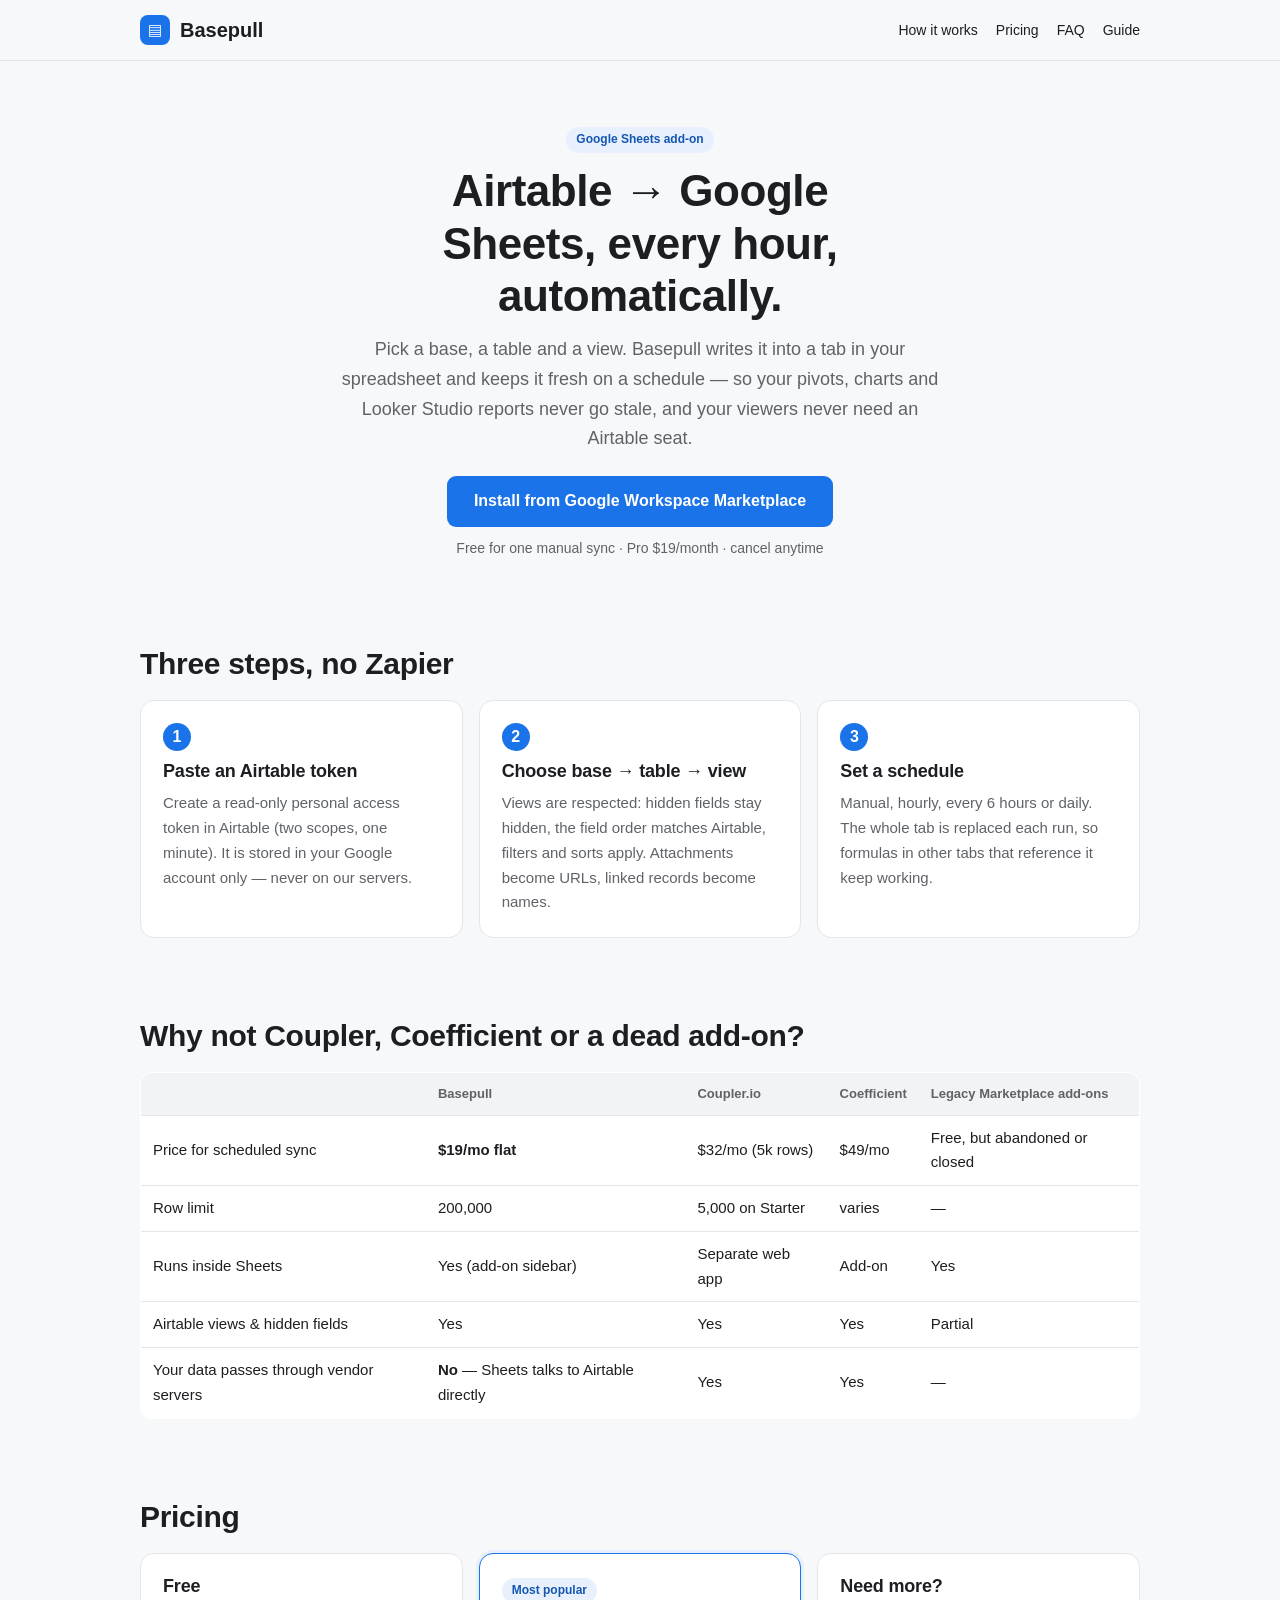
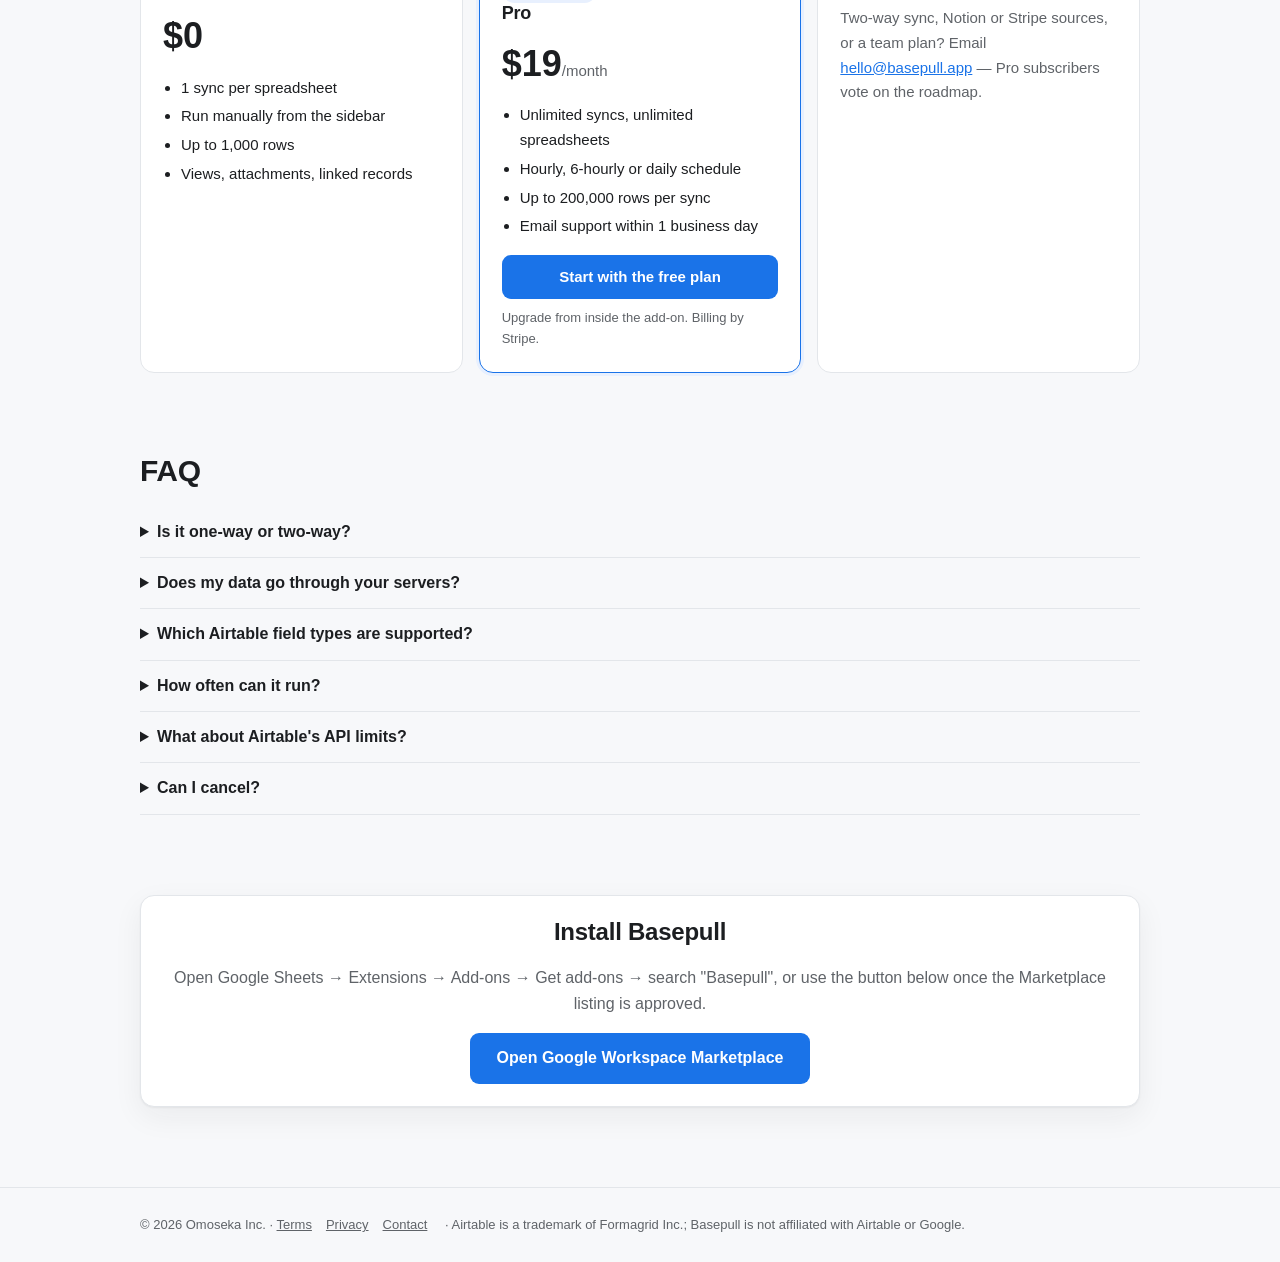
==== index.html @ 1b7c4e72 "Add files via upload" ====
<!doctype html>
<html lang="en">
<head>
<meta charset="utf-8">
<meta name="viewport" content="width=device-width,initial-scale=1">
<title>Basepull — Airtable to Google Sheets sync add-on (hourly, automatic, $19/mo)</title>
<meta name="description" content="Sync Airtable tables and views into Google Sheets automatically. A Google Sheets add-on that runs hourly or daily, keeps your Sheets copy fresh, and costs $19/month instead of $32–49 for Coupler or Coefficient. Free plan included.">
<meta property="og:title" content="Basepull — Airtable → Google Sheets, on a schedule">
<meta property="og:description" content="Pull any Airtable table or view into Google Sheets every hour. No Zapier, no Airtable seats for viewers.">
<link rel="icon" href="favicon.svg" type="image/svg+xml">
<link rel="stylesheet" href="style.css">
<script type="application/ld+json">{"@context":"https://schema.org","@type":"SoftwareApplication","name":"Basepull","applicationCategory":"BusinessApplication","operatingSystem":"Web (Google Sheets add-on)","offers":[{"@type":"Offer","price":"0","priceCurrency":"USD","name":"Free"},{"@type":"Offer","price":"19","priceCurrency":"USD","name":"Pro monthly"}],"description":"Scheduled one-way sync from Airtable to Google Sheets."}</script>
</head>
<body>
<header class="top"><div class="wrap">
  <a class="brand" href="./"><span class="mark">▤</span>Basepull</a>
  <nav><a href="#how">How it works</a><a href="#pricing">Pricing</a><a href="#faq">FAQ</a><a href="airtable-to-google-sheets.html">Guide</a></nav>
</div></header>

<main class="wrap">
  <section class="hero">
    <span class="badge">Google Sheets add-on</span>
    <h1>Airtable → Google Sheets, every hour, automatically.</h1>
    <p class="lead">Pick a base, a table and a view. Basepull writes it into a tab in your spreadsheet and keeps it fresh on a schedule — so your pivots, charts and Looker Studio reports never go stale, and your viewers never need an Airtable seat.</p>
    <a class="btn primary big" id="installBtn" href="#install">Install from Google Workspace Marketplace</a>
    <p style="color:var(--muted);font-size:14px;margin-top:10px">Free for one manual sync · Pro $19/month · cancel anytime</p>
  </section>

  <section class="block" id="how">
    <h2>Three steps, no Zapier</h2>
    <div class="steps">
      <div class="card"><h3>Paste an Airtable token</h3><p>Create a read-only personal access token in Airtable (two scopes, one minute). It is stored in your Google account only — never on our servers.</p></div>
      <div class="card"><h3>Choose base → table → view</h3><p>Views are respected: hidden fields stay hidden, the field order matches Airtable, filters and sorts apply. Attachments become URLs, linked records become names.</p></div>
      <div class="card"><h3>Set a schedule</h3><p>Manual, hourly, every 6 hours or daily. The whole tab is replaced each run, so formulas in other tabs that reference it keep working.</p></div>
    </div>
  </section>

  <section class="block">
    <h2>Why not Coupler, Coefficient or a dead add-on?</h2>
    <div class="tablewrap"><table class="compare">
      <tr><th></th><th>Basepull</th><th>Coupler.io</th><th>Coefficient</th><th>Legacy Marketplace add-ons</th></tr>
      <tr><td>Price for scheduled sync</td><td><b>$19/mo flat</b></td><td>$32/mo (5k rows)</td><td>$49/mo</td><td>Free, but abandoned or closed</td></tr>
      <tr><td>Row limit</td><td>200,000</td><td>5,000 on Starter</td><td>varies</td><td>—</td></tr>
      <tr><td>Runs inside Sheets</td><td>Yes (add-on sidebar)</td><td>Separate web app</td><td>Add-on</td><td>Yes</td></tr>
      <tr><td>Airtable views &amp; hidden fields</td><td>Yes</td><td>Yes</td><td>Yes</td><td>Partial</td></tr>
      <tr><td>Your data passes through vendor servers</td><td><b>No</b> — Sheets talks to Airtable directly</td><td>Yes</td><td>Yes</td><td>—</td></tr>
    </table></div>
  </section>

  <section class="block" id="pricing">
    <h2>Pricing</h2>
    <div class="grid3">
      <div class="card price"><h3>Free</h3><div class="amt">$0</div>
        <ul><li>1 sync per spreadsheet</li><li>Run manually from the sidebar</li><li>Up to 1,000 rows</li><li>Views, attachments, linked records</li></ul></div>
      <div class="card price hot"><span class="badge">Most popular</span><h3>Pro</h3><div class="amt">$19<small>/month</small></div>
        <ul><li>Unlimited syncs, unlimited spreadsheets</li><li>Hourly, 6-hourly or daily schedule</li><li>Up to 200,000 rows per sync</li><li>Email support within 1 business day</li></ul>
        <a class="btn primary" href="#install" style="width:100%">Start with the free plan</a>
        <p style="font-size:13px;color:var(--muted);margin:8px 0 0">Upgrade from inside the add-on. Billing by Stripe.</p></div>
      <div class="card"><h3>Need more?</h3><p>Two-way sync, Notion or Stripe sources, or a team plan? Email <a href="mailto:hello@basepull.app">hello@basepull.app</a> — Pro subscribers vote on the roadmap.</p></div>
    </div>
  </section>

  <section class="block faq" id="faq">
    <h2>FAQ</h2>
    <details><summary>Is it one-way or two-way?</summary><p>One-way, Airtable → Sheets. The Sheets tab is a read-only mirror that is replaced on every run. Edit in Airtable; analyse in Sheets.</p></details>
    <details><summary>Does my data go through your servers?</summary><p>No. The add-on runs as Google Apps Script inside your Google account and calls the Airtable API directly. The only thing our server ever sees is your email address, to check whether you are a Pro subscriber.</p></details>
    <details><summary>Which Airtable field types are supported?</summary><p>All of them. Text, numbers, dates and checkboxes come through as-is. Multiple selects, linked records, lookups and collaborators are joined with commas; attachments become their URLs; formula errors show as <code>#ERROR</code>.</p></details>
    <details><summary>How often can it run?</summary><p>Google limits add-on schedules to once per hour. Basepull offers hourly, every 6 hours and daily on Pro. Free runs whenever you click "Run now".</p></details>
    <details><summary>What about Airtable's API limits?</summary><p>Airtable allows 5 requests per second per base and 100 records per request. A 50,000-row table syncs in about 2 minutes. Basepull backs off automatically if Airtable rate-limits.</p></details>
    <details><summary>Can I cancel?</summary><p>Yes, any time from "Manage subscription" in the sidebar. You keep Pro until the end of the billing period. Refunds within 14 days, no questions asked.</p></details>
  </section>

  <section class="block" id="install">
    <div class="panel" style="text-align:center">
      <h2 style="font-size:24px">Install Basepull</h2>
      <p style="color:var(--muted)">Open Google Sheets → Extensions → Add-ons → Get add-ons → search "Basepull", or use the button below once the Marketplace listing is approved.</p>
      <a class="btn primary big" id="installBtn2" href="https://workspace.google.com/marketplace/search/basepull" target="_blank" rel="noopener">Open Google Workspace Marketplace</a>
    </div>
  </section>
</main>

<footer><div class="wrap">© 2026 Omoseka Inc. · <a href="terms.html">Terms</a><a href="privacy.html">Privacy</a><a href="mailto:hello@basepull.app">Contact</a> · Airtable is a trademark of Formagrid Inc.; Basepull is not affiliated with Airtable or Google.</div></footer>
</body>
</html>
---- style.css ----
:root{--bg:#f7f8fa;--paper:#fff;--ink:#1c1e21;--muted:#5f6368;--line:#e3e6ea;--accent:#1a73e8;--accent-2:#1557b0;--accent-soft:#e8f0fe;--good:#1e7e4a;--good-soft:#e6f4ea;--warn:#8a5a10;--warn-soft:#fbf1dc;--shadow:0 1px 2px rgba(0,0,0,.05),0 10px 30px rgba(28,30,33,.06)}
*{box-sizing:border-box}
body{margin:0;background:var(--bg);color:var(--ink);font-family:Inter,"Helvetica Neue",Helvetica,Arial,system-ui,sans-serif;font-size:16px;line-height:1.65}
a{color:var(--accent)}
h1,h2,h3{line-height:1.2;margin:0 0 .5em;letter-spacing:-.01em}
.wrap{max-width:1040px;margin:0 auto;padding:0 20px}
header.top{border-bottom:1px solid var(--line);background:rgba(247,248,250,.92);backdrop-filter:blur(8px);position:sticky;top:0;z-index:5}
header.top .wrap{display:flex;align-items:center;justify-content:space-between;height:60px}
.brand{display:flex;align-items:center;gap:10px;font-weight:700;font-size:20px;text-decoration:none;color:var(--ink)}
.brand .mark{width:30px;height:30px;border-radius:8px;background:var(--accent);color:#fff;display:grid;place-items:center;font-size:15px}
nav a{margin-left:18px;color:var(--ink);text-decoration:none;font-size:14px}
.btn{display:inline-flex;align-items:center;justify-content:center;gap:8px;border:1px solid transparent;border-radius:9px;padding:11px 20px;font-size:15px;font-weight:600;cursor:pointer;text-decoration:none;font-family:inherit;line-height:1.3;transition:.15s}
.btn.primary{background:var(--accent);color:#fff}.btn.primary:hover{background:var(--accent-2)}
.btn.ghost{background:transparent;border-color:var(--line);color:var(--ink)}.btn.ghost:hover{background:#fff}
.btn.big{padding:14px 26px;font-size:16px}
.badge{display:inline-flex;border-radius:999px;padding:3px 10px;font-size:12px;font-weight:600;background:var(--accent-soft);color:var(--accent-2)}
.hero{padding:64px 0 32px;text-align:center}
.hero h1{font-size:44px;max-width:20ch;margin:12px auto}
.hero p.lead{font-size:18px;color:var(--muted);max-width:60ch;margin:0 auto 22px}
@media(max-width:640px){.hero h1{font-size:30px}}
.panel{background:var(--paper);border:1px solid var(--line);border-radius:14px;box-shadow:var(--shadow);padding:22px}
section.block{padding:40px 0}
section.block h2{font-size:30px;margin-bottom:18px}
.grid3{display:grid;grid-template-columns:repeat(3,1fr);gap:16px}
@media(max-width:860px){.grid3{grid-template-columns:1fr}}
.card{background:var(--paper);border:1px solid var(--line);border-radius:14px;padding:22px}
.card h3{font-size:18px}.card p{color:var(--muted);font-size:15px;margin:0}
.price .amt{font-size:36px;font-weight:700}.price .amt small{font-size:15px;color:var(--muted);font-weight:400}
.price ul{padding-left:1.2em;margin:10px 0 16px;font-size:15px}.price li{margin-bottom:4px}
.price.hot{border-color:var(--accent);box-shadow:0 0 0 3px var(--accent-soft)}
.faq details{border-bottom:1px solid var(--line);padding:12px 0}.faq summary{cursor:pointer;font-weight:600}.faq p{margin:8px 0 0;color:var(--muted);font-size:15px}
.steps{counter-reset:s;display:grid;grid-template-columns:repeat(3,1fr);gap:16px}
@media(max-width:860px){.steps{grid-template-columns:1fr}}
.steps .card::before{counter-increment:s;content:counter(s);display:inline-grid;place-items:center;width:28px;height:28px;border-radius:50%;background:var(--accent);color:#fff;font-weight:700;margin-bottom:10px}
.compare{width:100%;border-collapse:collapse;font-size:15px;background:#fff;border:1px solid var(--line);border-radius:12px;overflow:hidden}
.compare th,.compare td{padding:10px 12px;border-bottom:1px solid var(--line);text-align:left}
.compare th{background:#f1f3f4;font-size:13px;color:var(--muted)}
.compare tr:last-child td{border-bottom:0}
.tablewrap{overflow-x:auto}
footer{border-top:1px solid var(--line);margin-top:40px;padding:26px 0;color:var(--muted);font-size:13px}footer a{color:var(--muted);margin-right:14px}
.article{max-width:760px;margin:40px auto;padding:0 20px}.article h1{font-size:34px}.article h2{font-size:22px;margin-top:32px}.article p,.article li{font-size:16.5px}
.article img{border:1px solid var(--line);border-radius:10px}
.note{background:var(--warn-soft);color:var(--warn);border-radius:9px;padding:10px 14px;font-size:14px}
code,pre{font-family:ui-monospace,SFMono-Regular,Menlo,monospace;font-size:14px;background:#f1f3f4;border-radius:6px;padding:2px 6px}
pre{padding:12px 14px;overflow-x:auto}
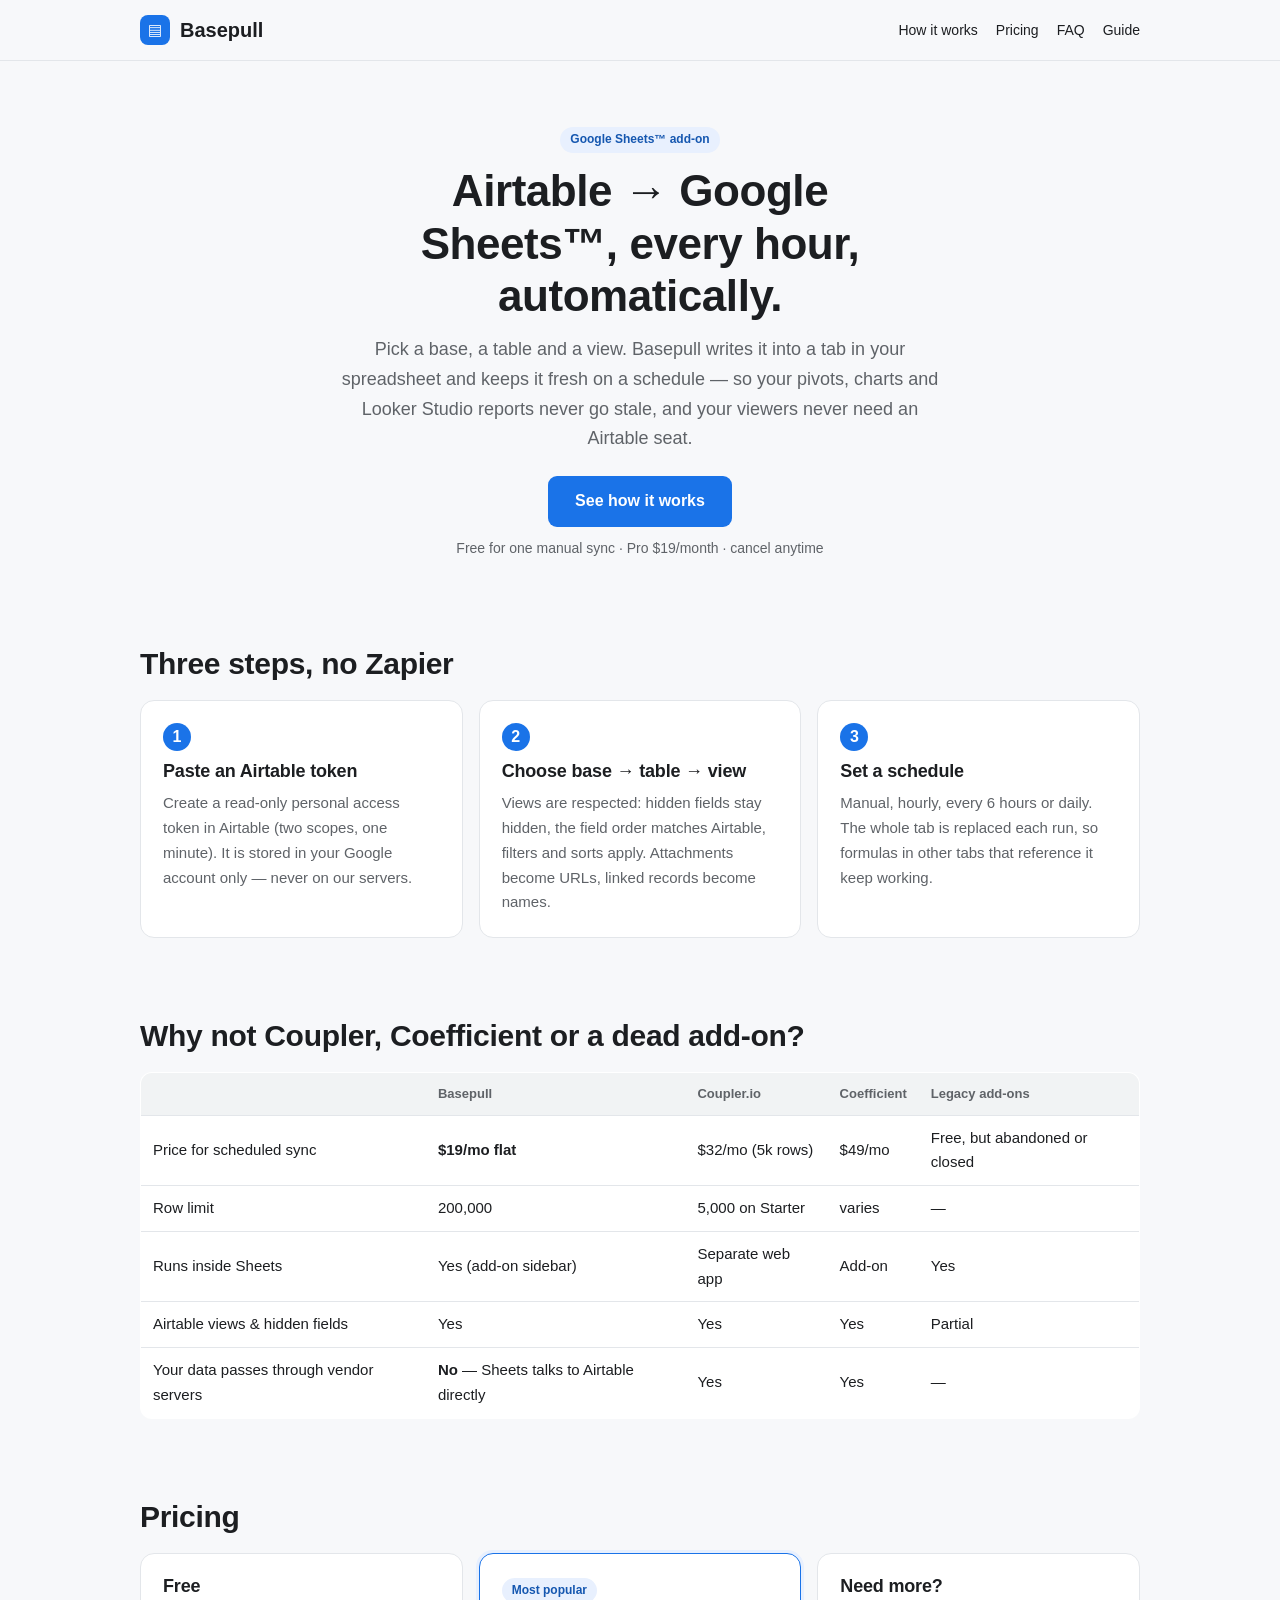
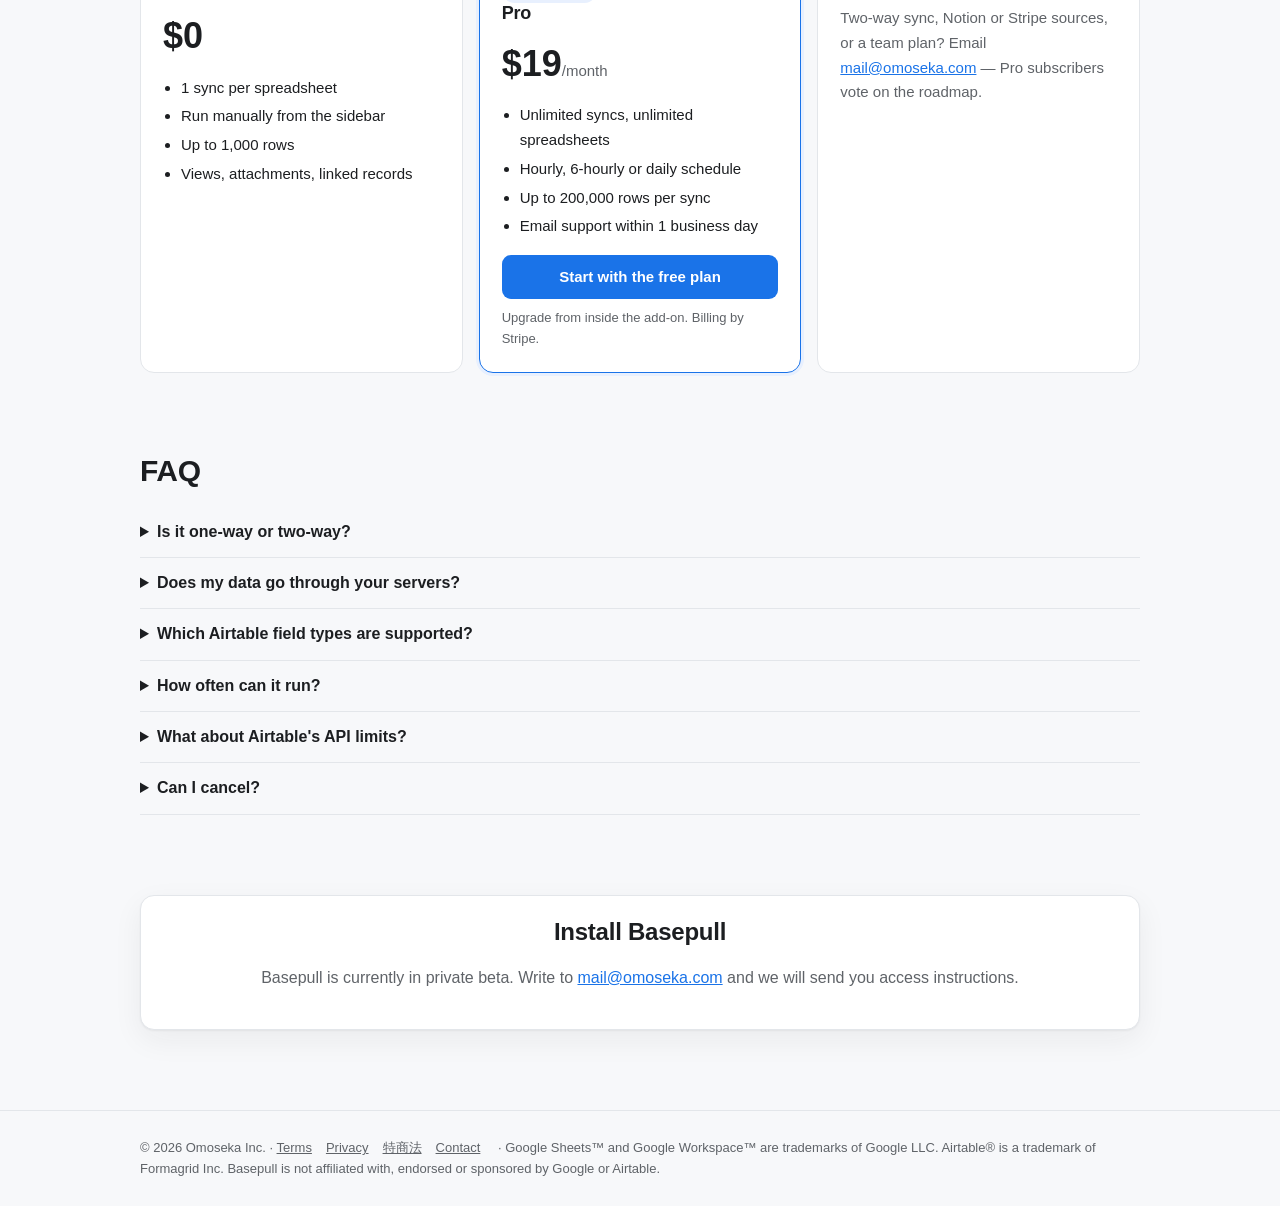
==== commit a74e17e0: "Update branding and contact information in index.html" ====
--- a/index.html
+++ b/index.html
@@ -19,10 +19,10 @@
 
 <main class="wrap">
   <section class="hero">
-    <span class="badge">Google Sheets add-on</span>
-    <h1>Airtable → Google Sheets, every hour, automatically.</h1>
+    <span class="badge">Google Sheets™ add-on</span>
+    <h1>Airtable → Google Sheets™, every hour, automatically.</h1>
     <p class="lead">Pick a base, a table and a view. Basepull writes it into a tab in your spreadsheet and keeps it fresh on a schedule — so your pivots, charts and Looker Studio reports never go stale, and your viewers never need an Airtable seat.</p>
-    <a class="btn primary big" id="installBtn" href="#install">Install from Google Workspace Marketplace</a>
+    <a class="btn primary big" id="installBtn" href="#how">See how it works</a>
     <p style="color:var(--muted);font-size:14px;margin-top:10px">Free for one manual sync · Pro $19/month · cancel anytime</p>
   </section>
 
@@ -38,7 +38,7 @@
   <section class="block">
     <h2>Why not Coupler, Coefficient or a dead add-on?</h2>
     <div class="tablewrap"><table class="compare">
-      <tr><th></th><th>Basepull</th><th>Coupler.io</th><th>Coefficient</th><th>Legacy Marketplace add-ons</th></tr>
+      <tr><th></th><th>Basepull</th><th>Coupler.io</th><th>Coefficient</th><th>Legacy add-ons</th></tr>
       <tr><td>Price for scheduled sync</td><td><b>$19/mo flat</b></td><td>$32/mo (5k rows)</td><td>$49/mo</td><td>Free, but abandoned or closed</td></tr>
       <tr><td>Row limit</td><td>200,000</td><td>5,000 on Starter</td><td>varies</td><td>—</td></tr>
       <tr><td>Runs inside Sheets</td><td>Yes (add-on sidebar)</td><td>Separate web app</td><td>Add-on</td><td>Yes</td></tr>
@@ -56,7 +56,7 @@
         <ul><li>Unlimited syncs, unlimited spreadsheets</li><li>Hourly, 6-hourly or daily schedule</li><li>Up to 200,000 rows per sync</li><li>Email support within 1 business day</li></ul>
         <a class="btn primary" href="#install" style="width:100%">Start with the free plan</a>
         <p style="font-size:13px;color:var(--muted);margin:8px 0 0">Upgrade from inside the add-on. Billing by Stripe.</p></div>
-      <div class="card"><h3>Need more?</h3><p>Two-way sync, Notion or Stripe sources, or a team plan? Email <a href="mailto:hello@basepull.app">hello@basepull.app</a> — Pro subscribers vote on the roadmap.</p></div>
+      <div class="card"><h3>Need more?</h3><p>Two-way sync, Notion or Stripe sources, or a team plan? Email <a href="mailto:mail@omoseka.com">mail@omoseka.com</a> — Pro subscribers vote on the roadmap.</p></div>
     </div>
   </section>
 
@@ -73,12 +73,11 @@
   <section class="block" id="install">
     <div class="panel" style="text-align:center">
       <h2 style="font-size:24px">Install Basepull</h2>
-      <p style="color:var(--muted)">Open Google Sheets → Extensions → Add-ons → Get add-ons → search "Basepull", or use the button below once the Marketplace listing is approved.</p>
-      <a class="btn primary big" id="installBtn2" href="https://workspace.google.com/marketplace/search/basepull" target="_blank" rel="noopener">Open Google Workspace Marketplace</a>
+      <p style="color:var(--muted)">Basepull is currently in private beta. Write to <a href="mailto:mail@omoseka.com">mail@omoseka.com</a> and we will send you access instructions.</p>
     </div>
   </section>
 </main>
 
-<footer><div class="wrap">© 2026 Omoseka Inc. · <a href="terms.html">Terms</a><a href="privacy.html">Privacy</a><a href="mailto:hello@basepull.app">Contact</a> · Airtable is a trademark of Formagrid Inc.; Basepull is not affiliated with Airtable or Google.</div></footer>
+<footer><div class="wrap">© 2026 Omoseka Inc. · <a href="terms.html">Terms</a><a href="privacy.html">Privacy</a><a href="tokushoho.html">特商法</a><a href="mailto:mail@omoseka.com">Contact</a> · Google Sheets™ and Google Workspace™ are trademarks of Google LLC. Airtable® is a trademark of Formagrid Inc. Basepull is not affiliated with, endorsed or sponsored by Google or Airtable.</div></footer>
 </body>
 </html>
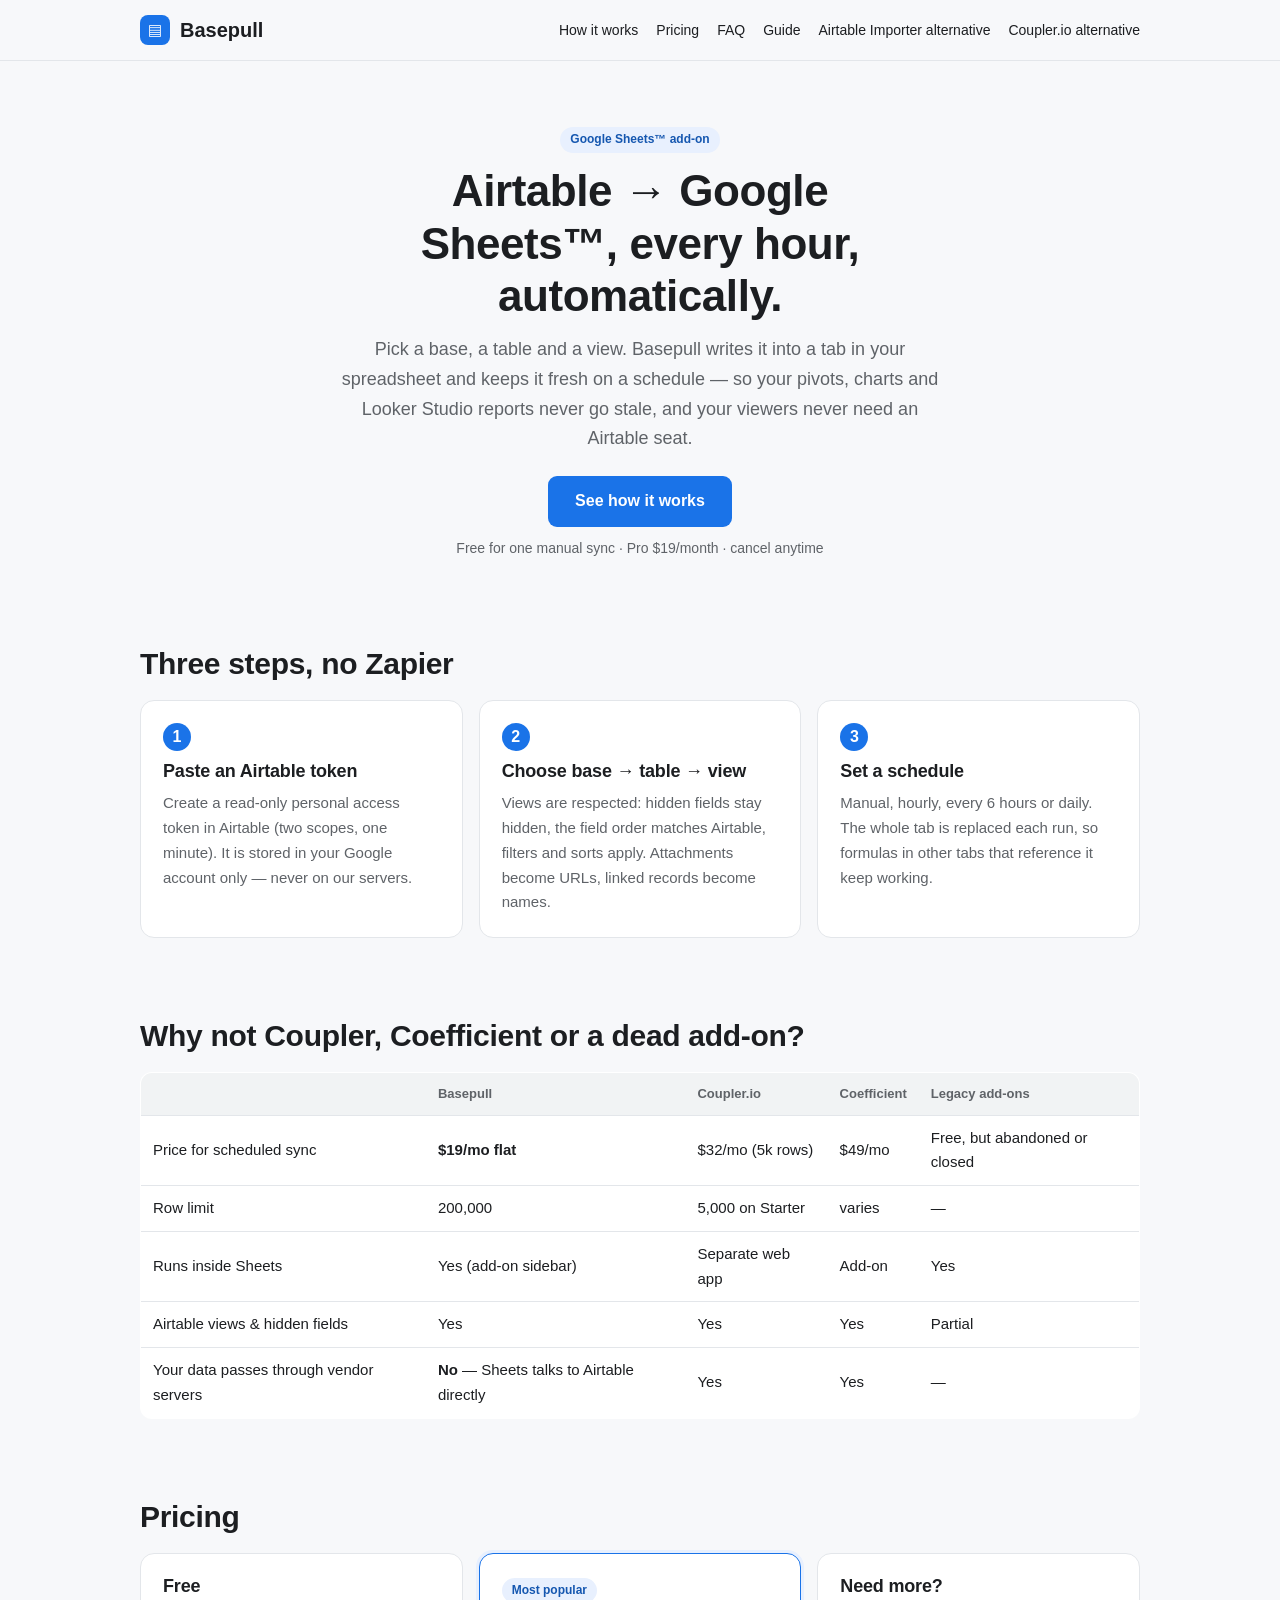
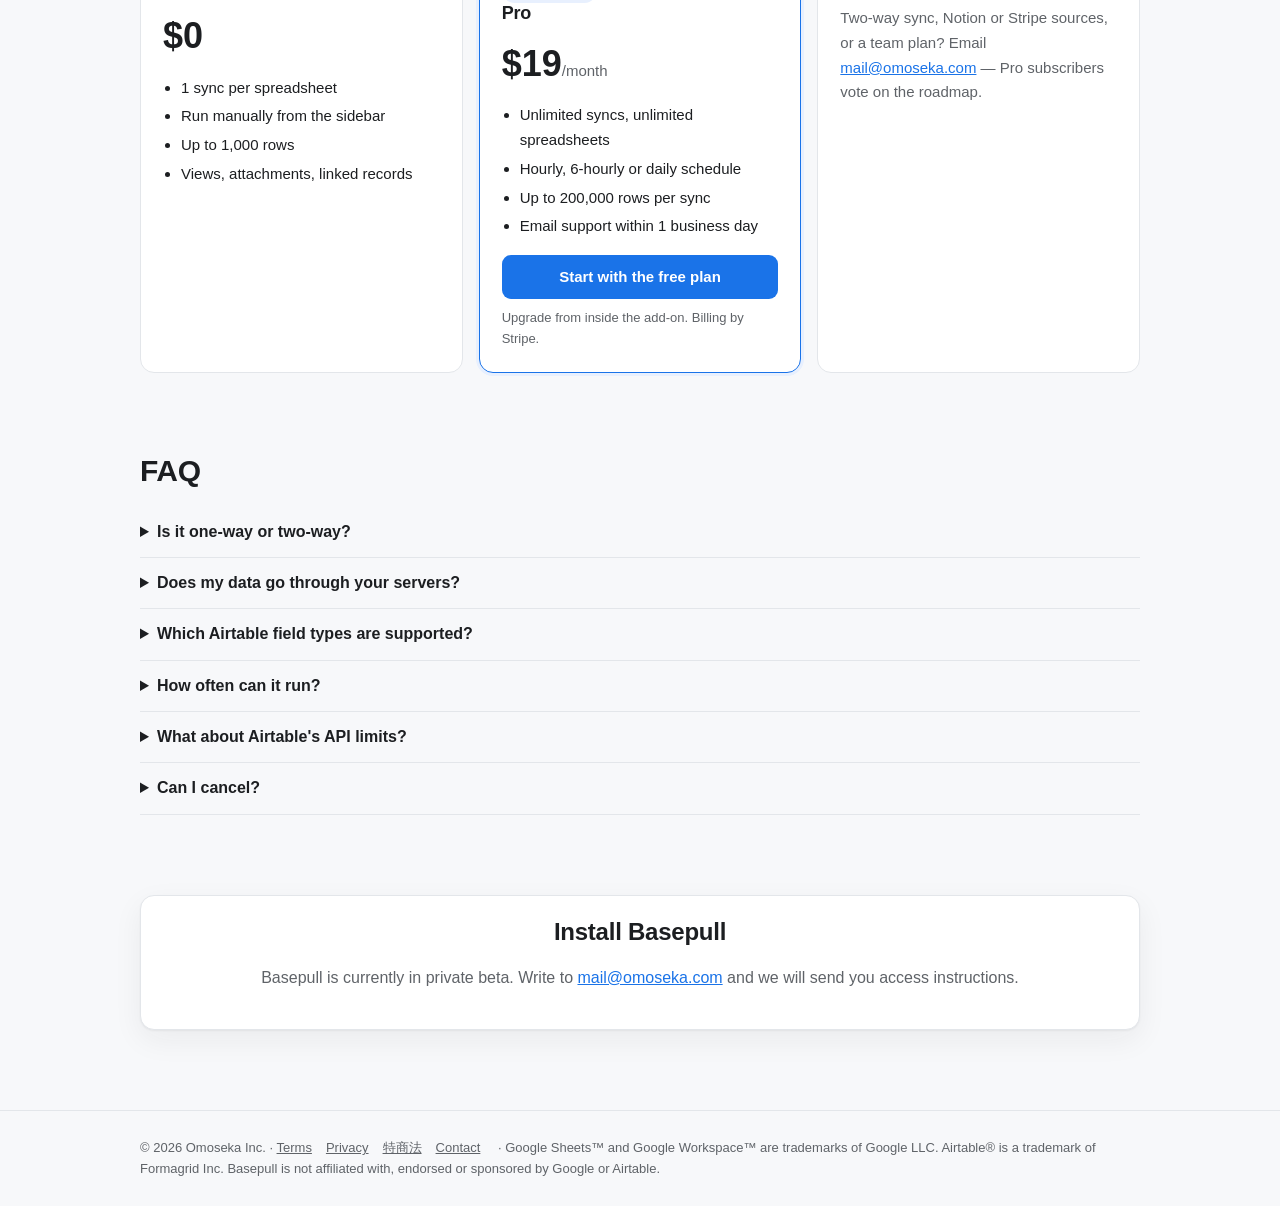
==== commit a28e1cc3: "Link the two comparison articles from the nav" ====
--- a/index.html
+++ b/index.html
@@ -14,7 +14,7 @@
 <body>
 <header class="top"><div class="wrap">
   <a class="brand" href="./"><span class="mark">▤</span>Basepull</a>
-  <nav><a href="#how">How it works</a><a href="#pricing">Pricing</a><a href="#faq">FAQ</a><a href="airtable-to-google-sheets.html">Guide</a></nav>
+  <nav><a href="#how">How it works</a><a href="#pricing">Pricing</a><a href="#faq">FAQ</a><a href="airtable-to-google-sheets.html">Guide</a><a href="airtable-importer-alternative.html">Airtable Importer alternative</a><a href="coupler-io-alternative.html">Coupler.io alternative</a></nav>
 </div></header>
 
 <main class="wrap">
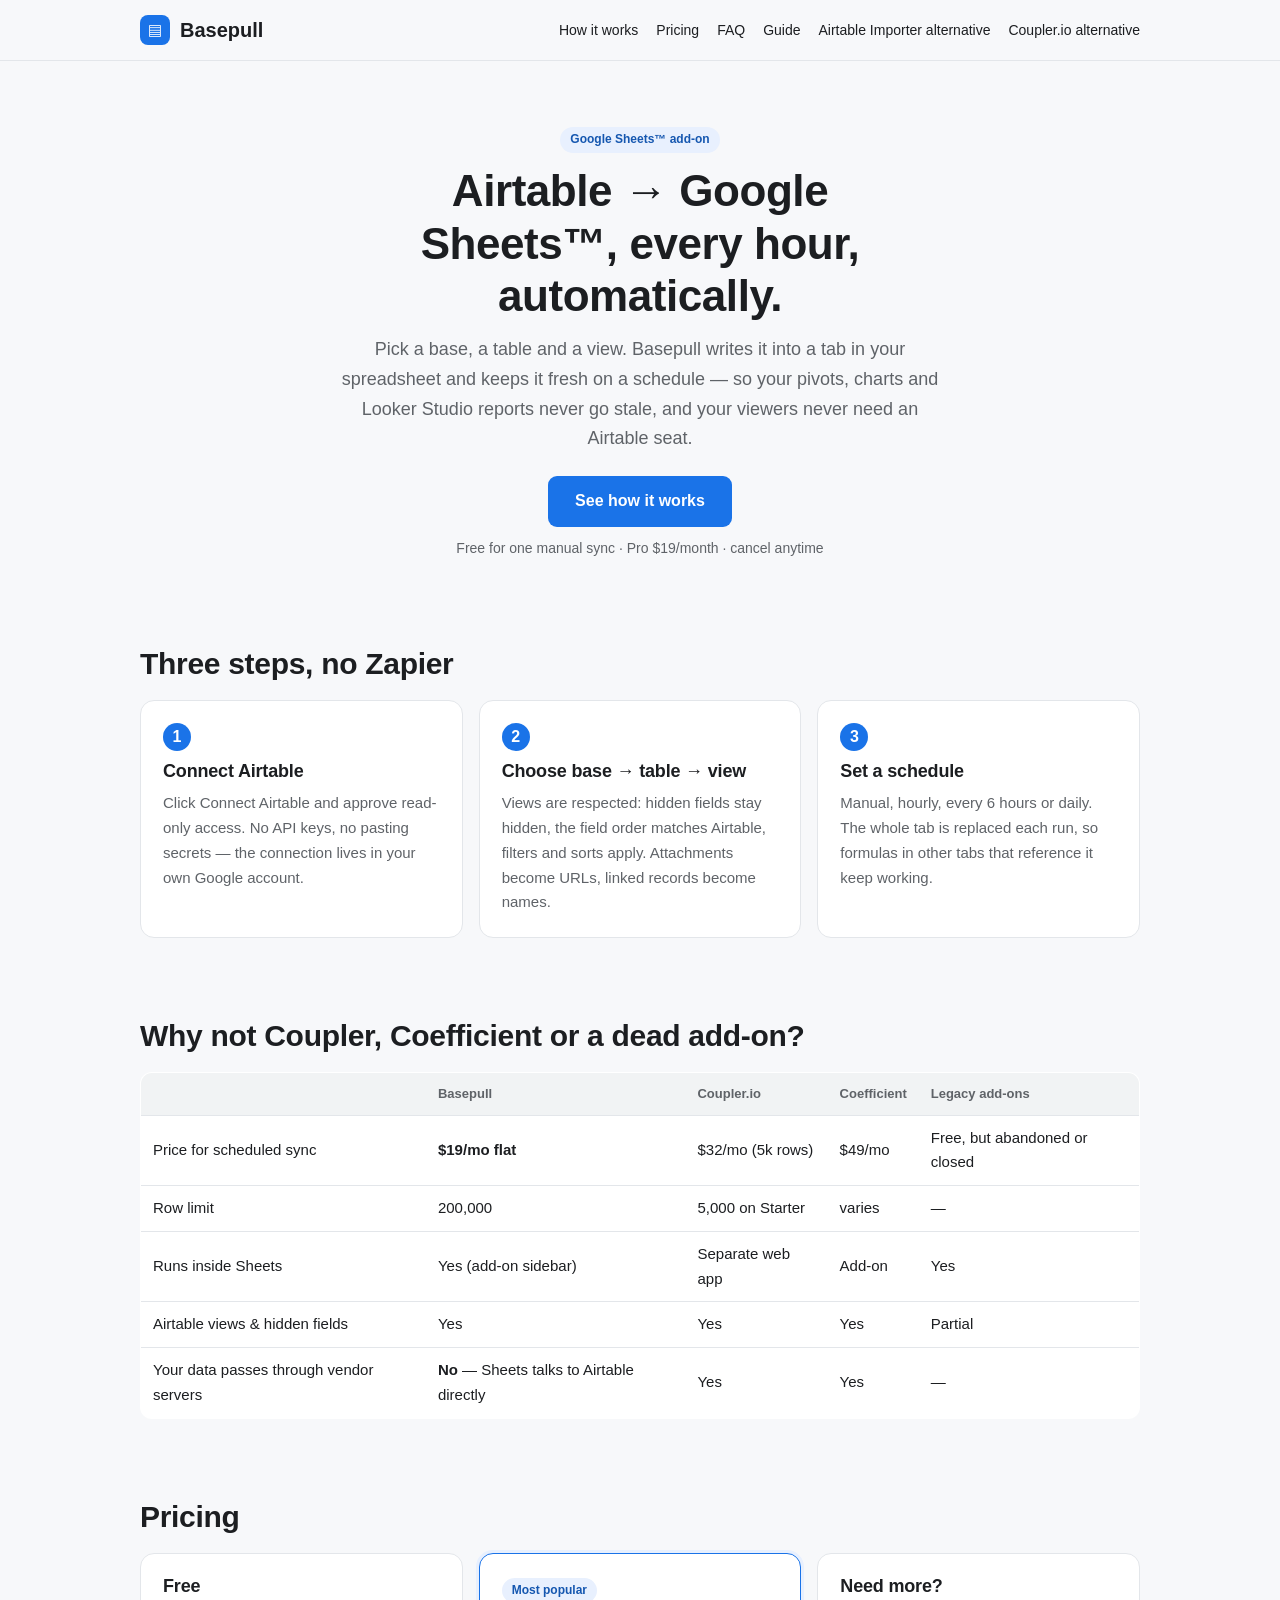
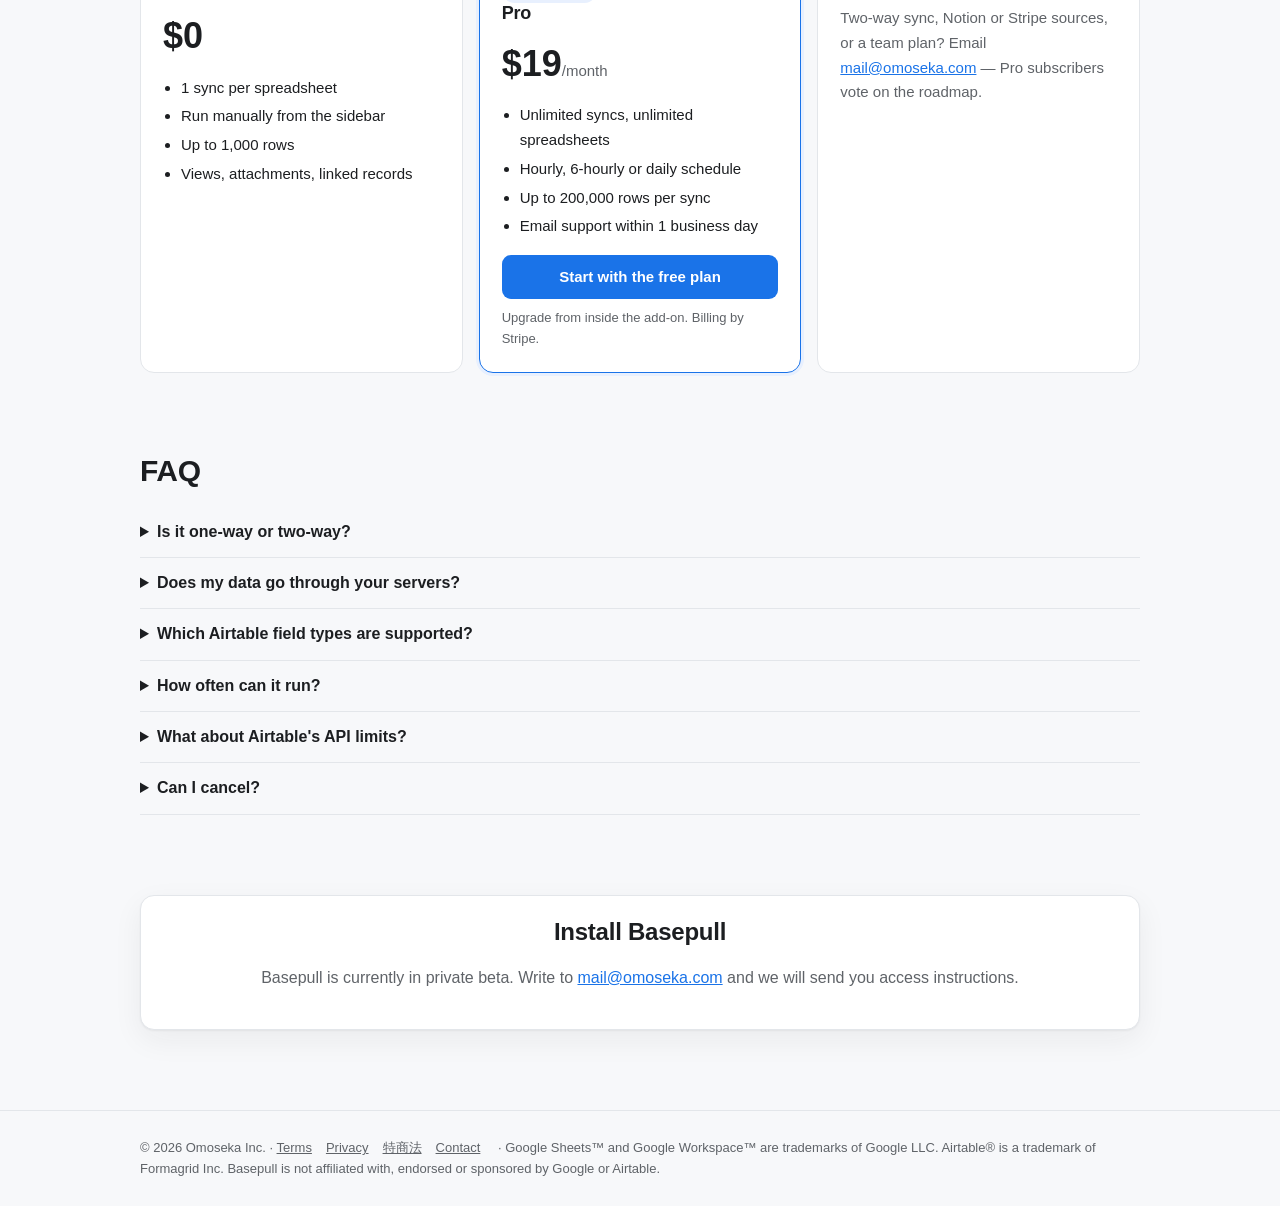
==== commit 9bf5b0af: "Site copy: switch onboarding from personal access tokens to Airtable OAuth" ====
--- a/index.html
+++ b/index.html
@@ -29,7 +29,7 @@
   <section class="block" id="how">
     <h2>Three steps, no Zapier</h2>
     <div class="steps">
-      <div class="card"><h3>Paste an Airtable token</h3><p>Create a read-only personal access token in Airtable (two scopes, one minute). It is stored in your Google account only — never on our servers.</p></div>
+      <div class="card"><h3>Connect Airtable</h3><p>Click Connect Airtable and approve read-only access. No API keys, no pasting secrets — the connection lives in your own Google account.</p></div>
       <div class="card"><h3>Choose base → table → view</h3><p>Views are respected: hidden fields stay hidden, the field order matches Airtable, filters and sorts apply. Attachments become URLs, linked records become names.</p></div>
       <div class="card"><h3>Set a schedule</h3><p>Manual, hourly, every 6 hours or daily. The whole tab is replaced each run, so formulas in other tabs that reference it keep working.</p></div>
     </div>
